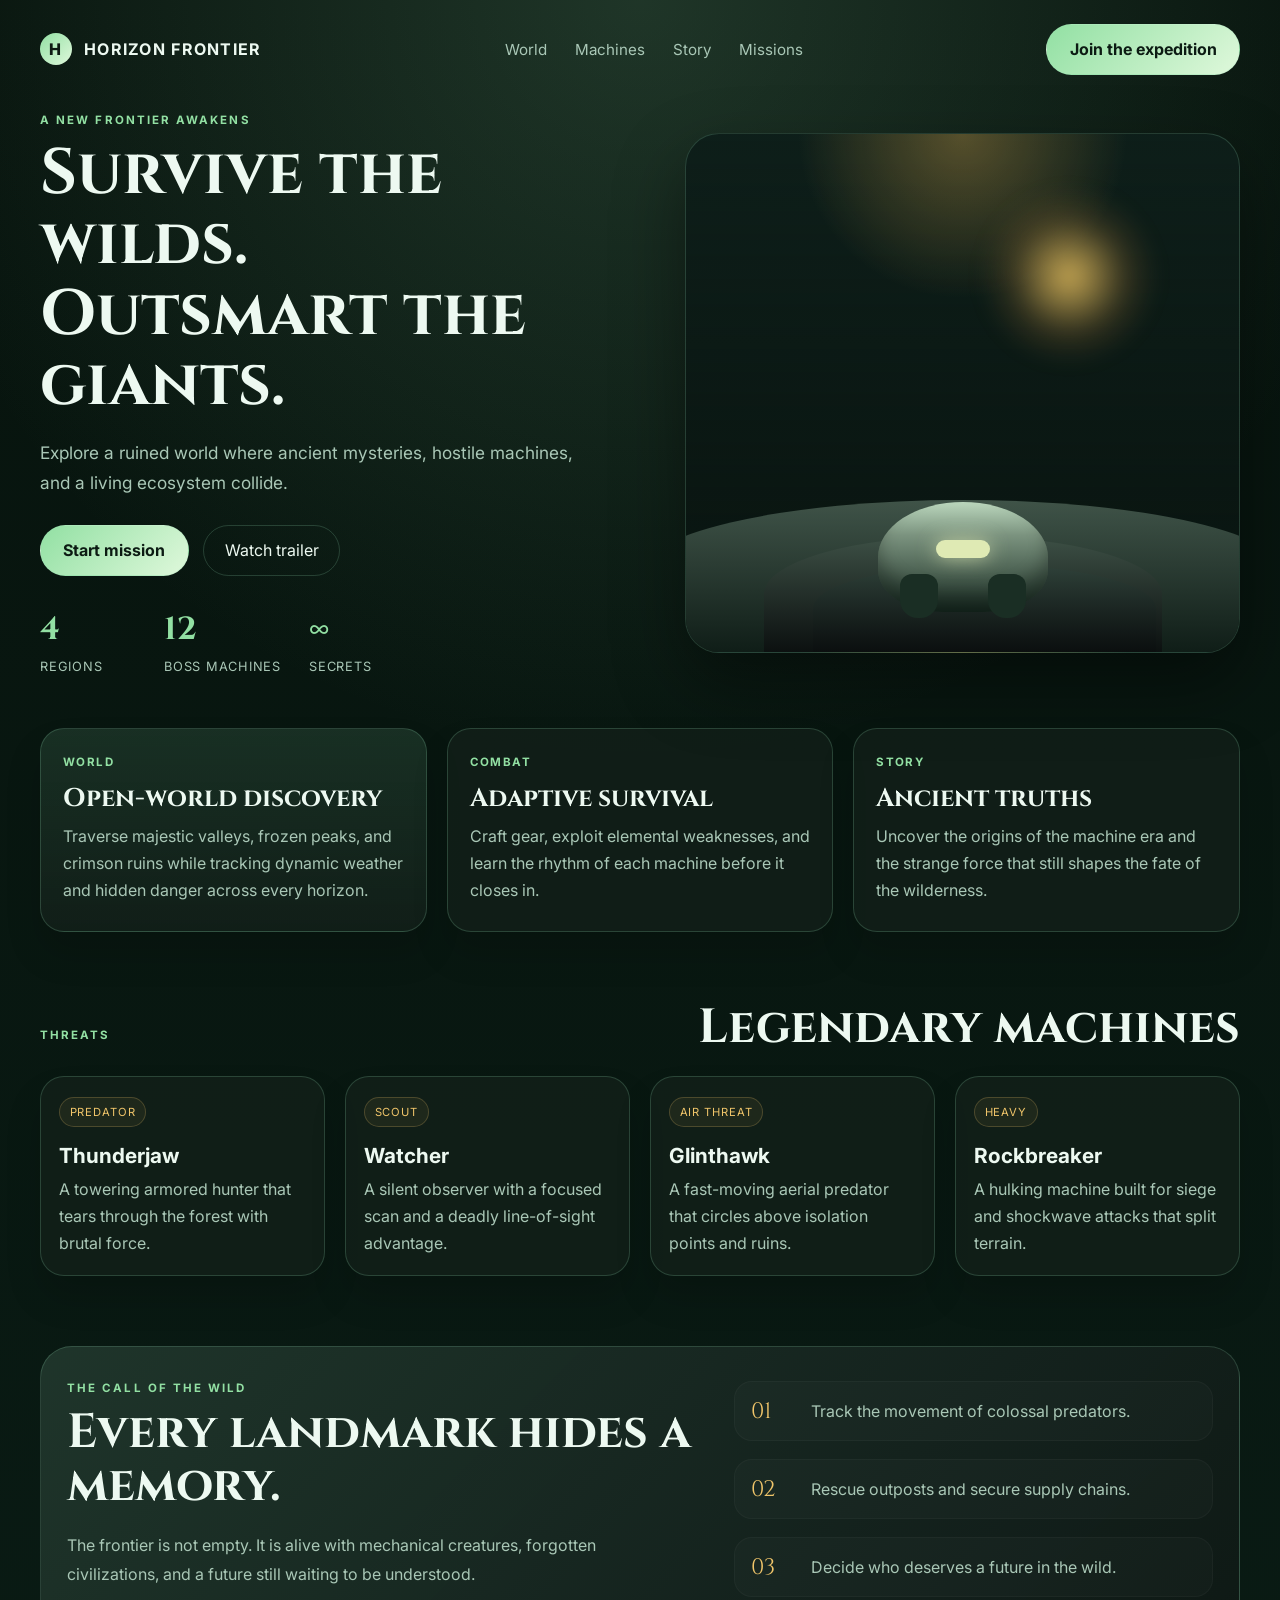
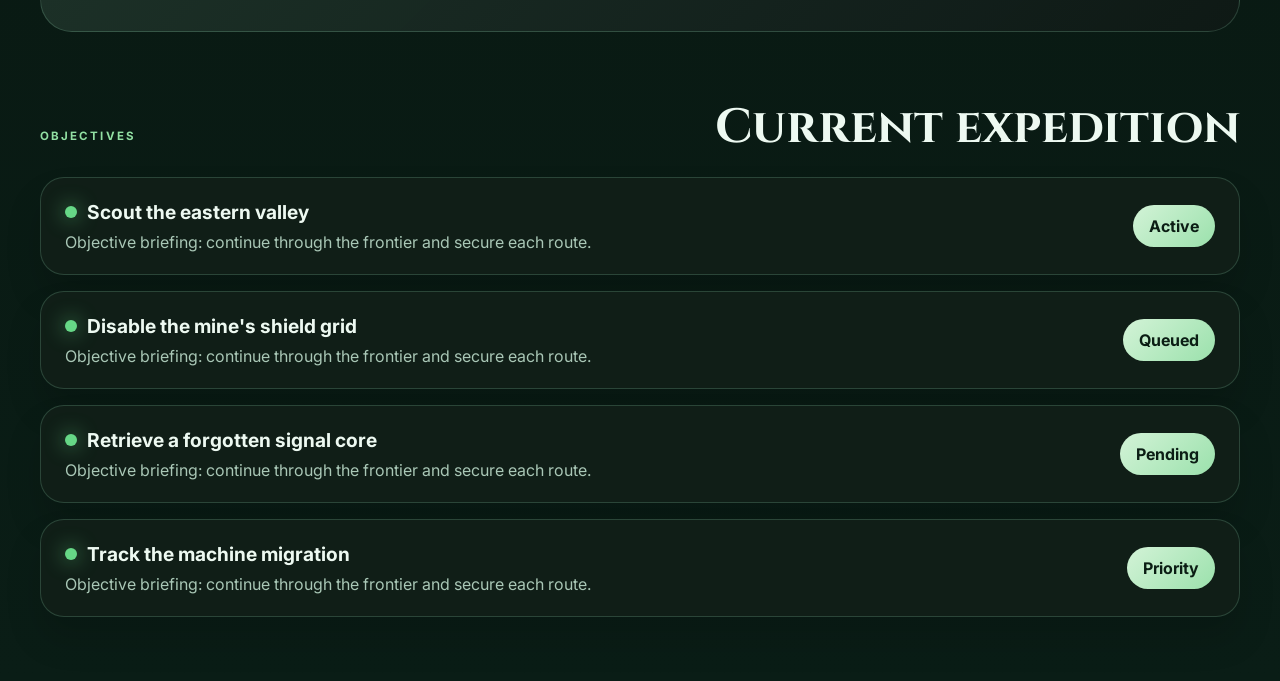
==== index.html @ 8217c80f "Create Horizon-inspired landing page and project files" ====
<!DOCTYPE html>
<html lang="en">
  <head>
    <meta charset="UTF-8" />
    <meta name="viewport" content="width=device-width, initial-scale=1.0" />
    <title>Horizon Frontier</title>
    <link rel="preconnect" href="https://fonts.googleapis.com" />
    <link rel="preconnect" href="https://fonts.gstatic.com" crossorigin />
    <link href="https://fonts.googleapis.com/css2?family=Cinzel:wght@500;700&family=Inter:wght@400;500;600;700&display=swap" rel="stylesheet" />
    <link rel="stylesheet" href="style.css" />
  </head>
  <body>
    <div class="page-shell">
      <header class="topbar">
        <div class="brand">
          <span class="brand-mark">H</span>
          <span>Horizon Frontier</span>
        </div>
        <nav>
          <a href="#world">World</a>
          <a href="#machines">Machines</a>
          <a href="#story">Story</a>
          <a href="#missions">Missions</a>
        </nav>
        <button class="cta">Join the expedition</button>
      </header>

      <main>
        <section class="hero">
          <div class="hero-copy">
            <p class="eyebrow">A new frontier awakens</p>
            <h1>Survive the wilds.<br />Outsmart the giants.</h1>
            <p class="lede">
              Explore a ruined world where ancient mysteries, hostile machines, and
              a living ecosystem collide.
            </p>
            <div class="hero-actions">
              <button class="primary">Start mission</button>
              <button class="ghost">Watch trailer</button>
            </div>
            <ul class="stats">
              <li><strong>4</strong><span>Regions</span></li>
              <li><strong>12</strong><span>Boss machines</span></li>
              <li><strong>∞</strong><span>Secrets</span></li>
            </ul>
          </div>

          <div class="hero-visual" aria-label="Horizon-inspired scene">
            <div class="sun-glow"></div>
            <div class="landscape">
              <div class="ridge ridge-one"></div>
              <div class="ridge ridge-two"></div>
              <div class="ridge ridge-three"></div>
              <div class="machine silhouette">
                <div class="eye"></div>
              </div>
            </div>
          </div>
        </section>

        <section class="section-grid" id="world">
          <article class="info-card accent">
            <p class="label">World</p>
            <h2>Open-world discovery</h2>
            <p>
              Traverse majestic valleys, frozen peaks, and crimson ruins while tracking
              dynamic weather and hidden danger across every horizon.
            </p>
          </article>

          <article class="info-card">
            <p class="label">Combat</p>
            <h2>Adaptive survival</h2>
            <p>
              Craft gear, exploit elemental weaknesses, and learn the rhythm of each
              machine before it closes in.
            </p>
          </article>

          <article class="info-card">
            <p class="label">Story</p>
            <h2>Ancient truths</h2>
            <p>
              Uncover the origins of the machine era and the strange force that still
              shapes the fate of the wilderness.
            </p>
          </article>
        </section>

        <section class="machines-section" id="machines">
          <div class="section-heading">
            <p class="eyebrow">Threats</p>
            <h2>Legendary machines</h2>
          </div>
          <div class="machine-grid" id="machine-grid"></div>
        </section>

        <section class="story-panel" id="story">
          <div class="story-copy">
            <p class="eyebrow">The call of the wild</p>
            <h2>Every landmark hides a memory.</h2>
            <p>
              The frontier is not empty. It is alive with mechanical creatures, forgotten
              civilizations, and a future still waiting to be understood.
            </p>
          </div>
          <div class="story-points">
            <div>
              <span>01</span>
              <p>Track the movement of colossal predators.</p>
            </div>
            <div>
              <span>02</span>
              <p>Rescue outposts and secure supply chains.</p>
            </div>
            <div>
              <span>03</span>
              <p>Decide who deserves a future in the wild.</p>
            </div>
          </div>
        </section>

        <section class="missions" id="missions">
          <div class="section-heading">
            <p class="eyebrow">Objectives</p>
            <h2>Current expedition</h2>
          </div>
          <div class="mission-list" id="mission-list"></div>
        </section>
      </main>
    </div>

    <script src="script.js"></script>
  </body>
</html>
---- style.css ----
* {
  box-sizing: border-box;
}

:root {
  --bg: #07130d;
  --bg-soft: #0d1d17;
  --panel: rgba(18, 31, 25, 0.88);
  --panel-alt: rgba(24, 41, 33, 0.92);
  --line: rgba(152, 222, 184, 0.2);
  --text: #edf9f1;
  --muted: #a9c7b6;
  --green: #92e0a3;
  --green-strong: #66d786;
  --gold: #f0c56a;
  --shadow: rgba(4, 10, 7, 0.55);
}

html {
  scroll-behavior: smooth;
}

body {
  margin: 0;
  min-height: 100vh;
  font-family: "Inter", sans-serif;
  background:
    radial-gradient(circle at top, rgba(103, 156, 120, 0.25), transparent 32%),
    linear-gradient(180deg, #07130d 0%, #0a1d16 100%);
  color: var(--text);
}

button {
  font: inherit;
}

.page-shell {
  width: min(1200px, calc(100% - 32px));
  margin: 0 auto;
  padding-bottom: 64px;
}

.topbar {
  display: flex;
  align-items: center;
  justify-content: space-between;
  padding: 24px 0 18px;
}

.brand {
  display: flex;
  align-items: center;
  gap: 12px;
  font-weight: 700;
  letter-spacing: 0.08em;
  text-transform: uppercase;
}

.brand-mark {
  display: inline-flex;
  align-items: center;
  justify-content: center;
  width: 32px;
  height: 32px;
  border-radius: 50%;
  background: linear-gradient(135deg, var(--green), #dff8db);
  color: #0e1a13;
  font-weight: 800;
}

nav {
  display: flex;
  gap: 28px;
}

nav a {
  color: var(--muted);
  text-decoration: none;
  font-size: 0.95rem;
}

.cta,
.primary,
.ghost {
  border: 1px solid var(--line);
  border-radius: 999px;
  cursor: pointer;
  transition: transform 0.2s ease, border-color 0.2s ease;
}

.cta,
.primary {
  background: linear-gradient(135deg, var(--green), #dff8db);
  color: #0c1b13;
  font-weight: 700;
  padding: 0.9rem 1.4rem;
}

.ghost {
  background: transparent;
  color: var(--text);
  padding: 0.9rem 1.3rem;
}

.cta:hover,
.primary:hover,
.ghost:hover {
  transform: translateY(-1px);
  border-color: rgba(255, 255, 255, 0.3);
}

.hero {
  display: grid;
  grid-template-columns: 1.05fr 0.95fr;
  gap: 32px;
  align-items: center;
  min-height: 560px;
  padding-top: 20px;
}

.eyebrow {
  margin: 0 0 12px;
  color: var(--green);
  text-transform: uppercase;
  letter-spacing: 0.18em;
  font-size: 0.72rem;
  font-weight: 700;
}

.hero h1,
.section-heading h2,
.story-copy h2,
.info-card h2 {
  margin: 0;
  font-family: "Cinzel", serif;
  font-weight: 700;
  line-height: 1.1;
}

.hero h1 {
  font-size: clamp(2.8rem, 5vw, 5rem);
  max-width: 560px;
}

.lede {
  max-width: 540px;
  margin-top: 18px;
  color: var(--muted);
  font-size: 1.08rem;
  line-height: 1.7;
}

.hero-actions {
  display: flex;
  gap: 14px;
  margin-top: 28px;
}

.stats {
  display: flex;
  gap: 28px;
  padding: 0;
  margin: 32px 0 0;
  list-style: none;
}

.stats li {
  display: flex;
  flex-direction: column;
  gap: 8px;
  min-width: 96px;
}

.stats strong {
  font-size: 2rem;
  font-family: "Cinzel", serif;
  color: var(--green);
}

.stats span {
  color: var(--muted);
  font-size: 0.8rem;
  letter-spacing: 0.06em;
  text-transform: uppercase;
}

.hero-visual {
  position: relative;
  height: 520px;
  border-radius: 34px;
  border: 1px solid var(--line);
  background:
    radial-gradient(circle at top, rgba(255, 194, 86, 0.3), transparent 28%),
    linear-gradient(180deg, rgba(16, 27, 23, 0.2) 0%, rgba(8, 18, 14, 0.92) 100%),
    #0d1f1a;
  overflow: hidden;
  box-shadow: 0 30px 70px rgba(0, 0, 0, 0.4);
}

.sun-glow {
  position: absolute;
  top: 52px;
  right: 80px;
  width: 180px;
  height: 180px;
  border-radius: 50%;
  background: radial-gradient(circle, rgba(249, 205, 100, 0.8), rgba(244, 164, 73, 0.15) 45%, transparent 70%);
  filter: blur(10px);
}

.landscape {
  position: absolute;
  inset: auto 0 0 0;
  height: 70%;
}

.ridge {
  position: absolute;
  bottom: 0;
  left: 0;
  width: 100%;
  border-radius: 50% 50% 0 0;
  background: linear-gradient(180deg, rgba(86, 109, 95, 0.7), rgba(16, 30, 24, 0.95));
}

.ridge-one {
  height: 42%;
  transform: scaleX(1.18);
}

.ridge-two {
  height: 32%;
  left: 14%;
  width: 72%;
  background: linear-gradient(180deg, rgba(64, 83, 72, 0.8), rgba(12, 16, 16, 0.96));
}

.ridge-three {
  height: 24%;
  left: 23%;
  width: 62%;
  background: linear-gradient(180deg, rgba(47, 66, 58, 0.8), rgba(11, 15, 15, 0.98));
}

.machine {
  position: absolute;
  left: 50%;
  bottom: 40px;
  width: 170px;
  height: 110px;
  transform: translateX(-50%);
  border-radius: 50% 50% 38% 38%;
  background: linear-gradient(180deg, #bbd7bd 0%, #7b937f 30%, #1a2d24 100%);
  box-shadow: inset 0 -18px 18px rgba(4, 8, 7, 0.35);
}

.machine::before,
.machine::after {
  content: "";
  position: absolute;
  bottom: -6px;
  width: 38px;
  height: 44px;
  background: #1a2e24;
  border-radius: 12px 12px 18px 18px;
}

.machine::before { left: 22px; }
.machine::after { right: 22px; }

.eye {
  position: absolute;
  top: 38px;
  left: 50%;
  width: 54px;
  height: 18px;
  transform: translateX(-50%);
  border-radius: 999px;
  background: #dfeab4;
  box-shadow: 0 0 20px rgba(223, 234, 180, 0.7);
}

.section-grid {
  display: grid;
  grid-template-columns: repeat(3, minmax(0, 1fr));
  gap: 20px;
  margin-top: 54px;
}

.info-card,
.mission-item,
.machine-card {
  background: var(--panel);
  border: 1px solid var(--line);
  border-radius: 24px;
  box-shadow: 0 22px 35px rgba(0, 0, 0, 0.15);
}

.info-card {
  padding: 26px 22px;
}

.info-card.accent {
  background: linear-gradient(180deg, rgba(54, 93, 71, 0.36), rgba(18, 31, 25, 0.9));
}

.label {
  margin: 0 0 16px;
  color: var(--green);
  letter-spacing: 0.12em;
  text-transform: uppercase;
  font-size: 0.72rem;
  font-weight: 700;
}

.info-card h2 {
  font-size: 1.6rem;
  margin-bottom: 10px;
}

.info-card p:last-child {
  margin: 0;
  color: var(--muted);
  line-height: 1.7;
}

.machines-section,
.missions {
  margin-top: 70px;
}

.section-heading {
  display: flex;
  justify-content: space-between;
  align-items: end;
  margin-bottom: 22px;
}

.section-heading h2,
.story-copy h2 {
  font-size: clamp(2rem, 4vw, 3rem);
}

.machine-grid {
  display: grid;
  grid-template-columns: repeat(4, minmax(0, 1fr));
  gap: 20px;
}

.machine-card {
  padding: 20px 18px 18px;
}

.machine-card .badge {
  display: inline-block;
  font-size: 0.7rem;
  letter-spacing: 0.08em;
  text-transform: uppercase;
  color: var(--gold);
  border: 1px solid rgba(240, 197, 106, 0.22);
  background: rgba(240, 197, 106, 0.06);
  border-radius: 999px;
  padding: 0.42rem 0.6rem;
}

.machine-card h3 {
  margin: 16px 0 8px;
  font-size: 1.3rem;
}

.machine-card p {
  margin: 0;
  color: var(--muted);
  line-height: 1.7;
}

.story-panel {
  display: grid;
  grid-template-columns: 1.15fr 0.85fr;
  gap: 20px;
  margin-top: 70px;
  padding: 34px 26px;
  background: linear-gradient(135deg, rgba(34, 56, 46, 0.9), rgba(15, 25, 22, 0.96));
  border: 1px solid var(--line);
  border-radius: 32px;
}

.story-copy p:last-of-type {
  margin: 18px 0 0;
  color: var(--muted);
  line-height: 1.8;
  max-width: 560px;
}

.story-points {
  display: grid;
  gap: 18px;
  align-content: center;
}

.story-points > div {
  display: grid;
  grid-template-columns: 48px 1fr;
  gap: 12px;
  align-items: center;
  padding: 14px 16px;
  border-radius: 18px;
  background: rgba(255, 255, 255, 0.02);
  border: 1px solid rgba(255, 255, 255, 0.03);
}

.story-points span {
  font-family: "Cinzel", serif;
  color: var(--gold);
  font-size: 1.4rem;
}

.story-points p {
  margin: 0;
  color: var(--muted);
  line-height: 1.6;
}

.mission-list {
  display: grid;
  gap: 16px;
}

.mission-item {
  display: flex;
  justify-content: space-between;
  gap: 18px;
  align-items: center;
  padding: 22px 24px;
}

.mission-copy {
  display: flex;
  flex-direction: column;
  gap: 8px;
}

.mission-title {
  display: flex;
  align-items: center;
  gap: 10px;
  font-size: 1.2rem;
  font-weight: 700;
}

.mission-title .dot {
  width: 12px;
  height: 12px;
  border-radius: 50%;
  background: var(--green-strong);
  box-shadow: 0 0 20px rgba(102, 215, 134, 0.8);
}

.mission-item p {
  margin: 0;
  color: var(--muted);
}

.mission-status {
  white-space: nowrap;
  padding: 0.7rem 1rem;
  border-radius: 999px;
  color: #0b1d14;
  background: linear-gradient(135deg, #d3f3d7, #9be1ac);
  font-weight: 700;
}

@media (max-width: 900px) {
  .topbar,
  .hero,
  .story-panel,
  .section-grid {
    grid-template-columns: 1fr;
  }

  .topbar {
    display: flex;
    flex-wrap: wrap;
    gap: 16px;
  }

  nav {
    order: 3;
    width: 100%;
    justify-content: space-between;
    gap: 12px;
  }

  .hero {
    display: flex;
    flex-direction: column;
    min-height: auto;
  }

  .hero-visual {
    width: 100%;
    max-width: 640px;
  }

  .machine-grid {
    grid-template-columns: repeat(2, minmax(0, 1fr));
  }
}

@media (max-width: 560px) {
  .page-shell {
    width: min(100% - 20px, 1200px);
  }

  .topbar {
    padding-top: 18px;
  }

  nav {
    flex-wrap: wrap;
  }

  .hero-actions,
  .stats {
    flex-wrap: wrap;
  }

  .machine-grid,
  .section-grid {
    grid-template-columns: 1fr;
  }

  .mission-item {
    flex-direction: column;
    align-items: flex-start;
  }
}
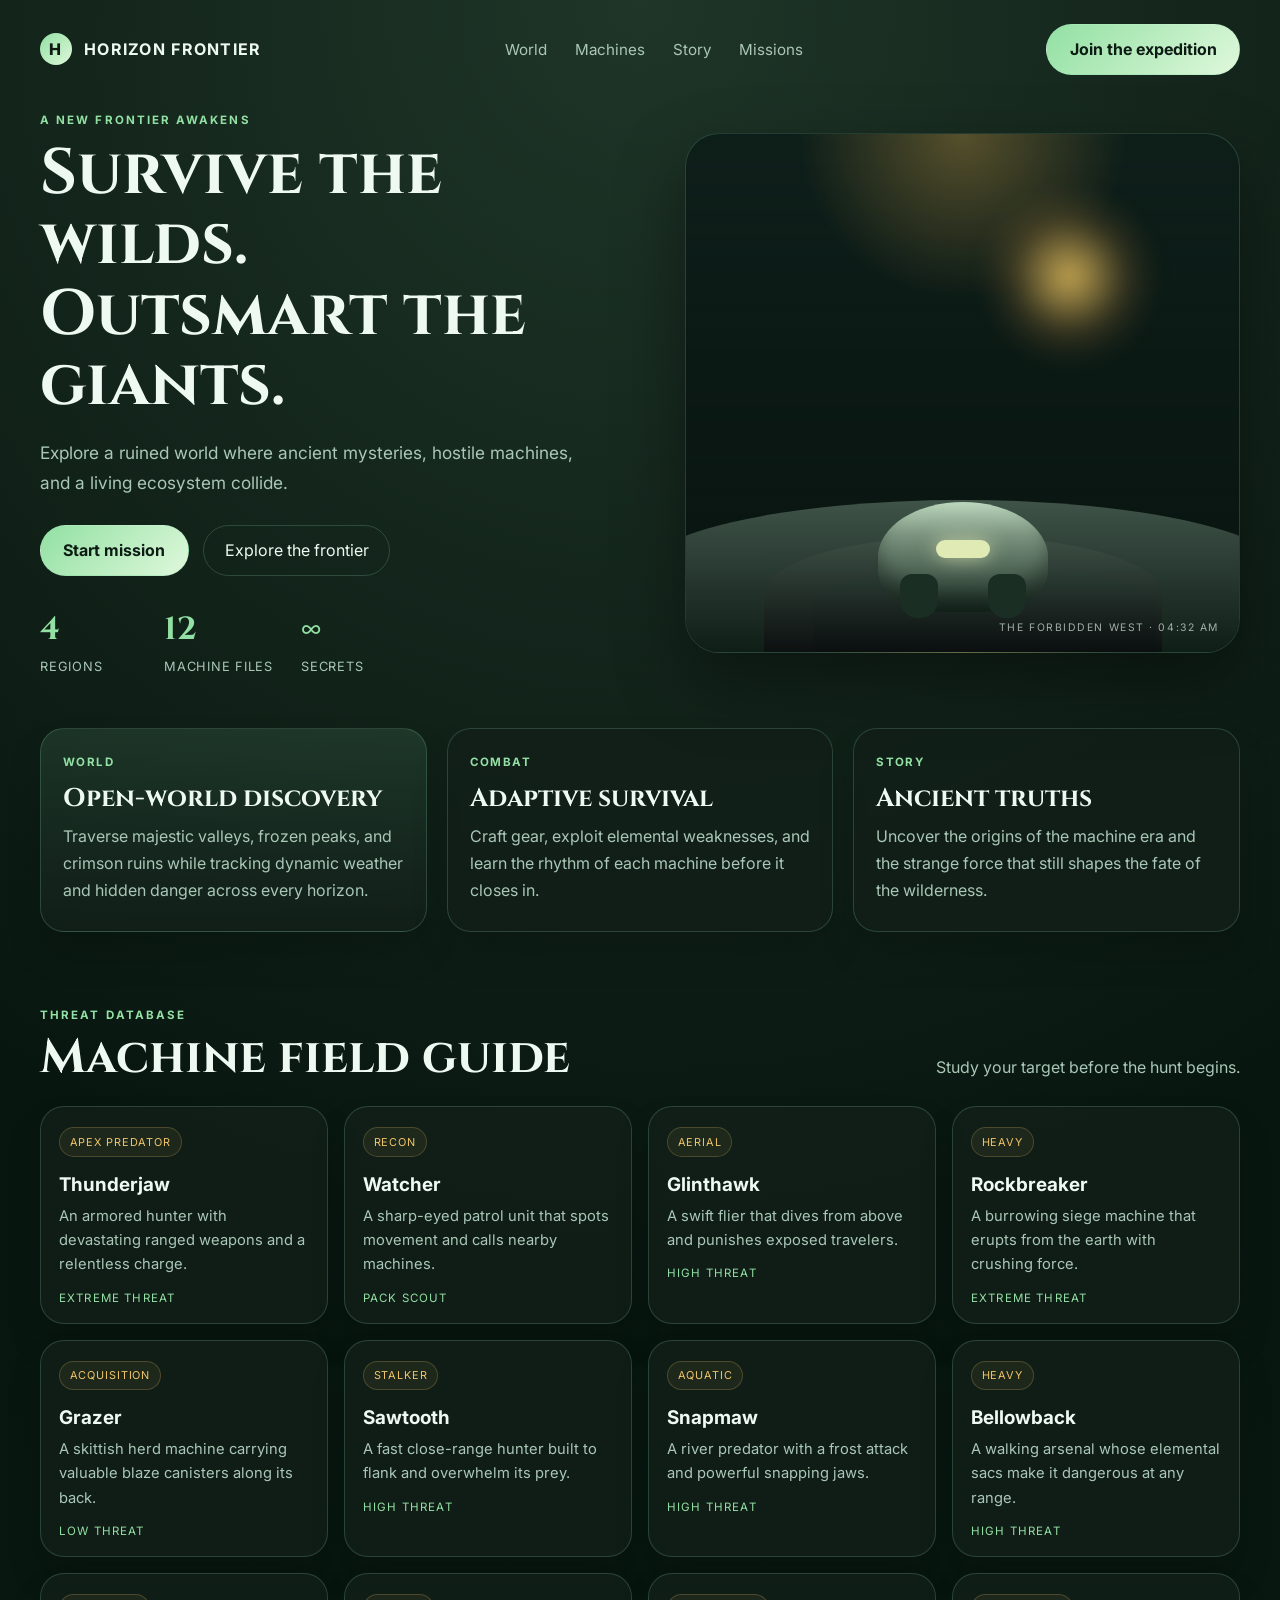
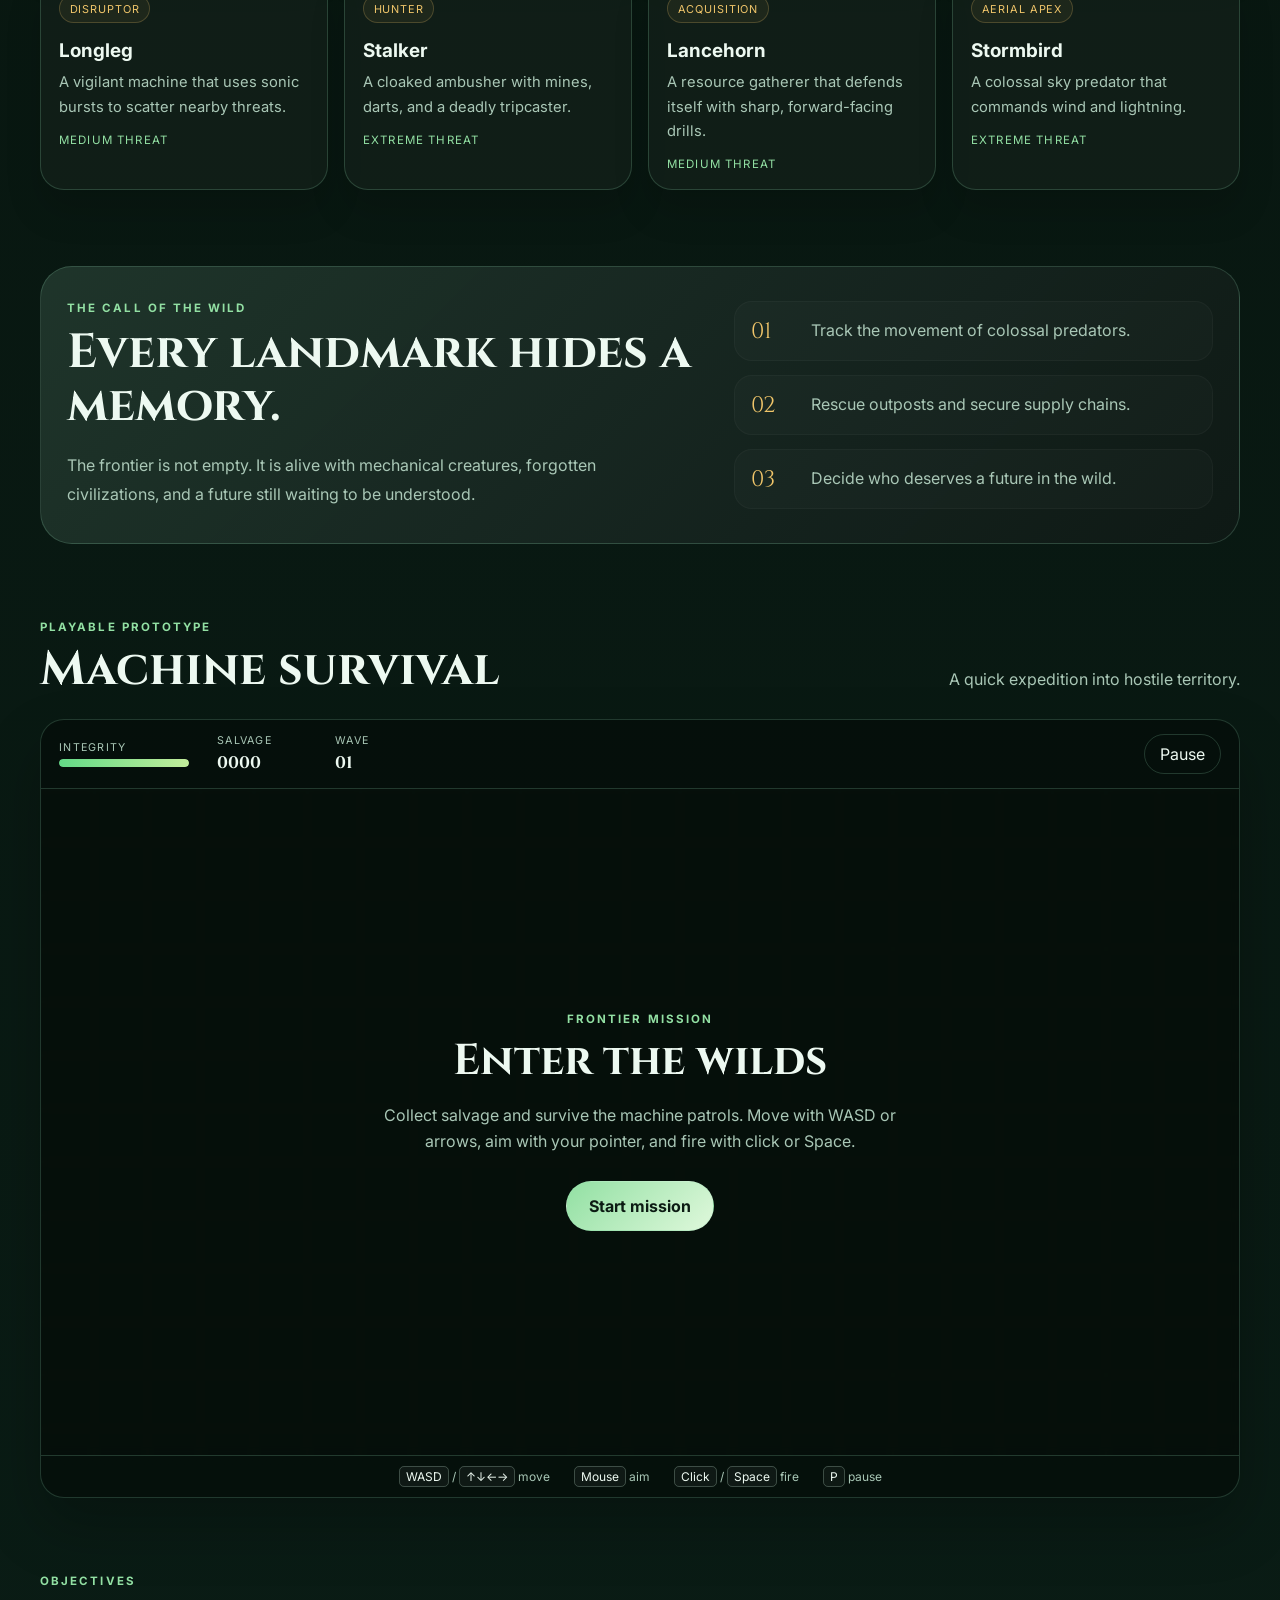
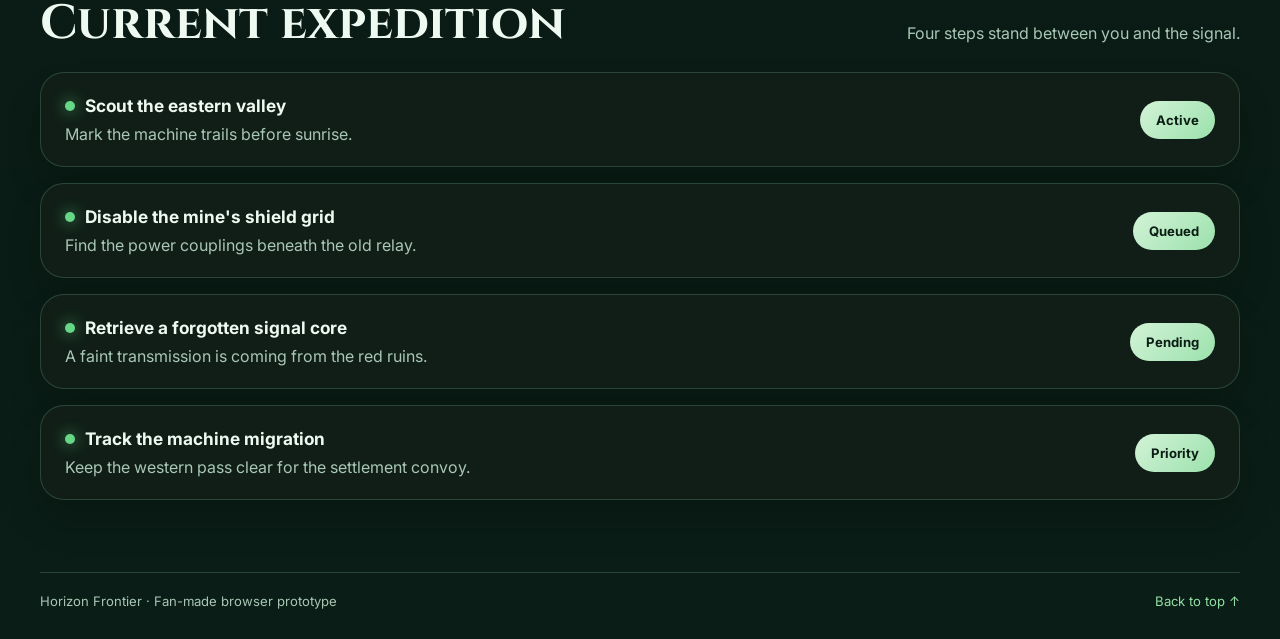
==== commit 85416dde: "Expand Horizon Frontier with field guide, missions, and playable survival prototype" ====
--- a/index.html
+++ b/index.html
@@ -3,7 +3,9 @@
   <head>
     <meta charset="UTF-8" />
     <meta name="viewport" content="width=device-width, initial-scale=1.0" />
-    <title>Horizon Frontier</title>
+    <meta name="theme-color" content="#07130d" />
+    <meta name="description" content="Explore the frontier, study machine threats, and take on a playable survival mission." />
+    <title>Horizon Frontier — Machine Survival</title>
     <link rel="preconnect" href="https://fonts.googleapis.com" />
     <link rel="preconnect" href="https://fonts.gstatic.com" crossorigin />
     <link href="https://fonts.googleapis.com/css2?family=Cinzel:wght@500;700&family=Inter:wght@400;500;600;700&display=swap" rel="stylesheet" />
@@ -12,124 +14,94 @@
   <body>
     <div class="page-shell">
       <header class="topbar">
-        <div class="brand">
+        <a class="brand" href="#top" aria-label="Horizon Frontier home">
           <span class="brand-mark">H</span>
           <span>Horizon Frontier</span>
-        </div>
-        <nav>
+        </a>
+        <nav aria-label="Main navigation">
           <a href="#world">World</a>
           <a href="#machines">Machines</a>
           <a href="#story">Story</a>
           <a href="#missions">Missions</a>
         </nav>
-        <button class="cta">Join the expedition</button>
+        <a class="cta" href="#play">Join the expedition</a>
       </header>
 
-      <main>
+      <main id="top">
         <section class="hero">
           <div class="hero-copy">
             <p class="eyebrow">A new frontier awakens</p>
             <h1>Survive the wilds.<br />Outsmart the giants.</h1>
-            <p class="lede">
-              Explore a ruined world where ancient mysteries, hostile machines, and
-              a living ecosystem collide.
-            </p>
+            <p class="lede">Explore a ruined world where ancient mysteries, hostile machines, and a living ecosystem collide.</p>
             <div class="hero-actions">
-              <button class="primary">Start mission</button>
-              <button class="ghost">Watch trailer</button>
+              <a class="primary" href="#play">Start mission</a>
+              <button class="ghost" id="trailer-button" type="button">Explore the frontier</button>
             </div>
-            <ul class="stats">
+            <ul class="stats" aria-label="Expedition statistics">
               <li><strong>4</strong><span>Regions</span></li>
-              <li><strong>12</strong><span>Boss machines</span></li>
+              <li><strong>12</strong><span>Machine files</span></li>
               <li><strong>∞</strong><span>Secrets</span></li>
             </ul>
           </div>
-
-          <div class="hero-visual" aria-label="Horizon-inspired scene">
+          <div class="hero-visual" role="img" aria-label="A machine silhouette against a sunset over a wild valley">
             <div class="sun-glow"></div>
             <div class="landscape">
-              <div class="ridge ridge-one"></div>
-              <div class="ridge ridge-two"></div>
-              <div class="ridge ridge-three"></div>
-              <div class="machine silhouette">
-                <div class="eye"></div>
-              </div>
+              <div class="ridge ridge-one"></div><div class="ridge ridge-two"></div><div class="ridge ridge-three"></div>
+              <div class="machine silhouette"><div class="eye"></div></div>
             </div>
+            <span class="visual-caption">THE FORBIDDEN WEST · 04:32 AM</span>
           </div>
         </section>
 
-        <section class="section-grid" id="world">
-          <article class="info-card accent">
-            <p class="label">World</p>
-            <h2>Open-world discovery</h2>
-            <p>
-              Traverse majestic valleys, frozen peaks, and crimson ruins while tracking
-              dynamic weather and hidden danger across every horizon.
-            </p>
-          </article>
-
-          <article class="info-card">
-            <p class="label">Combat</p>
-            <h2>Adaptive survival</h2>
-            <p>
-              Craft gear, exploit elemental weaknesses, and learn the rhythm of each
-              machine before it closes in.
-            </p>
-          </article>
-
-          <article class="info-card">
-            <p class="label">Story</p>
-            <h2>Ancient truths</h2>
-            <p>
-              Uncover the origins of the machine era and the strange force that still
-              shapes the fate of the wilderness.
-            </p>
-          </article>
+        <section class="section-grid" id="world" aria-label="Explore the frontier">
+          <article class="info-card accent"><p class="label">World</p><h2>Open-world discovery</h2><p>Traverse majestic valleys, frozen peaks, and crimson ruins while tracking dynamic weather and hidden danger across every horizon.</p></article>
+          <article class="info-card"><p class="label">Combat</p><h2>Adaptive survival</h2><p>Craft gear, exploit elemental weaknesses, and learn the rhythm of each machine before it closes in.</p></article>
+          <article class="info-card"><p class="label">Story</p><h2>Ancient truths</h2><p>Uncover the origins of the machine era and the strange force that still shapes the fate of the wilderness.</p></article>
         </section>
 
         <section class="machines-section" id="machines">
-          <div class="section-heading">
-            <p class="eyebrow">Threats</p>
-            <h2>Legendary machines</h2>
-          </div>
-          <div class="machine-grid" id="machine-grid"></div>
+          <div class="section-heading"><div><p class="eyebrow">Threat database</p><h2>Machine field guide</h2></div><p class="section-note">Study your target before the hunt begins.</p></div>
+          <div class="machine-grid" id="machine-grid" aria-live="polite"></div>
         </section>
 
         <section class="story-panel" id="story">
-          <div class="story-copy">
-            <p class="eyebrow">The call of the wild</p>
-            <h2>Every landmark hides a memory.</h2>
-            <p>
-              The frontier is not empty. It is alive with mechanical creatures, forgotten
-              civilizations, and a future still waiting to be understood.
-            </p>
+          <div class="story-copy"><p class="eyebrow">The call of the wild</p><h2>Every landmark hides a memory.</h2><p>The frontier is not empty. It is alive with mechanical creatures, forgotten civilizations, and a future still waiting to be understood.</p></div>
+          <div class="story-points">
+            <div><span>01</span><p>Track the movement of colossal predators.</p></div>
+            <div><span>02</span><p>Rescue outposts and secure supply chains.</p></div>
+            <div><span>03</span><p>Decide who deserves a future in the wild.</p></div>
           </div>
-          <div class="story-points">
-            <div>
-              <span>01</span>
-              <p>Track the movement of colossal predators.</p>
+        </section>
+
+        <section class="play-section" id="play">
+          <div class="section-heading"><div><p class="eyebrow">Playable prototype</p><h2>Machine survival</h2></div><p class="section-note">A quick expedition into hostile territory.</p></div>
+          <div class="game-shell">
+            <div class="game-toolbar" aria-label="Mission status">
+              <div><span class="hud-label">Integrity</span><div class="health-track" role="progressbar" aria-label="Player integrity" aria-valuemin="0" aria-valuemax="100" aria-valuenow="100"><span id="health-fill"></span></div></div>
+              <div><span class="hud-label">Salvage</span><strong id="score-value">0000</strong></div>
+              <div><span class="hud-label">Wave</span><strong id="wave-value">01</strong></div>
+              <button class="pause-button" id="pause-button" type="button" aria-pressed="false">Pause</button>
             </div>
-            <div>
-              <span>02</span>
-              <p>Rescue outposts and secure supply chains.</p>
+            <div class="arena-wrap">
+              <canvas id="game-canvas" width="900" height="500" aria-label="Machine survival game arena. Use WASD or arrow keys to move, aim with the pointer, and click or press Space to fire."></canvas>
+              <div class="game-overlay" id="game-overlay">
+                <p class="eyebrow" id="overlay-eyebrow">Frontier mission</p>
+                <h3 id="overlay-title">Enter the wilds</h3>
+                <p id="overlay-copy">Collect salvage and survive the machine patrols. Move with WASD or arrows, aim with your pointer, and fire with click or Space.</p>
+                <button class="primary" id="game-start" type="button">Start mission</button>
+              </div>
             </div>
-            <div>
-              <span>03</span>
-              <p>Decide who deserves a future in the wild.</p>
-            </div>
+            <div class="game-footer"><span><kbd>WASD</kbd> / <kbd>↑↓←→</kbd> move</span><span><kbd>Mouse</kbd> aim</span><span><kbd>Click</kbd> / <kbd>Space</kbd> fire</span><span><kbd>P</kbd> pause</span></div>
           </div>
         </section>
 
         <section class="missions" id="missions">
-          <div class="section-heading">
-            <p class="eyebrow">Objectives</p>
-            <h2>Current expedition</h2>
-          </div>
+          <div class="section-heading"><div><p class="eyebrow">Objectives</p><h2>Current expedition</h2></div><p class="section-note">Four steps stand between you and the signal.</p></div>
           <div class="mission-list" id="mission-list"></div>
         </section>
       </main>
+      <footer class="site-footer"><span>Horizon Frontier · Fan-made browser prototype</span><a href="#top">Back to top ↑</a></footer>
     </div>
-
     <script src="script.js"></script>
   </body>
 </html>
--- a/style.css
+++ b/style.css
@@ -1,537 +1,54 @@
-* {
-  box-sizing: border-box;
-}
-
-:root {
-  --bg: #07130d;
-  --bg-soft: #0d1d17;
-  --panel: rgba(18, 31, 25, 0.88);
-  --panel-alt: rgba(24, 41, 33, 0.92);
-  --line: rgba(152, 222, 184, 0.2);
-  --text: #edf9f1;
-  --muted: #a9c7b6;
-  --green: #92e0a3;
-  --green-strong: #66d786;
-  --gold: #f0c56a;
-  --shadow: rgba(4, 10, 7, 0.55);
-}
-
-html {
-  scroll-behavior: smooth;
-}
-
-body {
-  margin: 0;
-  min-height: 100vh;
-  font-family: "Inter", sans-serif;
-  background:
-    radial-gradient(circle at top, rgba(103, 156, 120, 0.25), transparent 32%),
-    linear-gradient(180deg, #07130d 0%, #0a1d16 100%);
-  color: var(--text);
-}
-
-button {
-  font: inherit;
-}
-
-.page-shell {
-  width: min(1200px, calc(100% - 32px));
-  margin: 0 auto;
-  padding-bottom: 64px;
-}
-
-.topbar {
-  display: flex;
-  align-items: center;
-  justify-content: space-between;
-  padding: 24px 0 18px;
-}
-
-.brand {
-  display: flex;
-  align-items: center;
-  gap: 12px;
-  font-weight: 700;
-  letter-spacing: 0.08em;
-  text-transform: uppercase;
-}
-
-.brand-mark {
-  display: inline-flex;
-  align-items: center;
-  justify-content: center;
-  width: 32px;
-  height: 32px;
-  border-radius: 50%;
-  background: linear-gradient(135deg, var(--green), #dff8db);
-  color: #0e1a13;
-  font-weight: 800;
-}
-
-nav {
-  display: flex;
-  gap: 28px;
-}
-
-nav a {
-  color: var(--muted);
-  text-decoration: none;
-  font-size: 0.95rem;
-}
-
-.cta,
-.primary,
-.ghost {
-  border: 1px solid var(--line);
-  border-radius: 999px;
-  cursor: pointer;
-  transition: transform 0.2s ease, border-color 0.2s ease;
-}
-
-.cta,
-.primary {
-  background: linear-gradient(135deg, var(--green), #dff8db);
-  color: #0c1b13;
-  font-weight: 700;
-  padding: 0.9rem 1.4rem;
-}
-
-.ghost {
-  background: transparent;
-  color: var(--text);
-  padding: 0.9rem 1.3rem;
-}
-
-.cta:hover,
-.primary:hover,
-.ghost:hover {
-  transform: translateY(-1px);
-  border-color: rgba(255, 255, 255, 0.3);
-}
-
-.hero {
-  display: grid;
-  grid-template-columns: 1.05fr 0.95fr;
-  gap: 32px;
-  align-items: center;
-  min-height: 560px;
-  padding-top: 20px;
-}
-
-.eyebrow {
-  margin: 0 0 12px;
-  color: var(--green);
-  text-transform: uppercase;
-  letter-spacing: 0.18em;
-  font-size: 0.72rem;
-  font-weight: 700;
-}
-
-.hero h1,
-.section-heading h2,
-.story-copy h2,
-.info-card h2 {
-  margin: 0;
-  font-family: "Cinzel", serif;
-  font-weight: 700;
-  line-height: 1.1;
-}
-
-.hero h1 {
-  font-size: clamp(2.8rem, 5vw, 5rem);
-  max-width: 560px;
-}
-
-.lede {
-  max-width: 540px;
-  margin-top: 18px;
-  color: var(--muted);
-  font-size: 1.08rem;
-  line-height: 1.7;
-}
-
-.hero-actions {
-  display: flex;
-  gap: 14px;
-  margin-top: 28px;
-}
-
-.stats {
-  display: flex;
-  gap: 28px;
-  padding: 0;
-  margin: 32px 0 0;
-  list-style: none;
-}
-
-.stats li {
-  display: flex;
-  flex-direction: column;
-  gap: 8px;
-  min-width: 96px;
-}
-
-.stats strong {
-  font-size: 2rem;
-  font-family: "Cinzel", serif;
-  color: var(--green);
-}
-
-.stats span {
-  color: var(--muted);
-  font-size: 0.8rem;
-  letter-spacing: 0.06em;
-  text-transform: uppercase;
-}
-
-.hero-visual {
-  position: relative;
-  height: 520px;
-  border-radius: 34px;
-  border: 1px solid var(--line);
-  background:
-    radial-gradient(circle at top, rgba(255, 194, 86, 0.3), transparent 28%),
-    linear-gradient(180deg, rgba(16, 27, 23, 0.2) 0%, rgba(8, 18, 14, 0.92) 100%),
-    #0d1f1a;
-  overflow: hidden;
-  box-shadow: 0 30px 70px rgba(0, 0, 0, 0.4);
-}
-
-.sun-glow {
-  position: absolute;
-  top: 52px;
-  right: 80px;
-  width: 180px;
-  height: 180px;
-  border-radius: 50%;
-  background: radial-gradient(circle, rgba(249, 205, 100, 0.8), rgba(244, 164, 73, 0.15) 45%, transparent 70%);
-  filter: blur(10px);
-}
-
-.landscape {
-  position: absolute;
-  inset: auto 0 0 0;
-  height: 70%;
-}
-
-.ridge {
-  position: absolute;
-  bottom: 0;
-  left: 0;
-  width: 100%;
-  border-radius: 50% 50% 0 0;
-  background: linear-gradient(180deg, rgba(86, 109, 95, 0.7), rgba(16, 30, 24, 0.95));
-}
-
-.ridge-one {
-  height: 42%;
-  transform: scaleX(1.18);
-}
-
-.ridge-two {
-  height: 32%;
-  left: 14%;
-  width: 72%;
-  background: linear-gradient(180deg, rgba(64, 83, 72, 0.8), rgba(12, 16, 16, 0.96));
-}
-
-.ridge-three {
-  height: 24%;
-  left: 23%;
-  width: 62%;
-  background: linear-gradient(180deg, rgba(47, 66, 58, 0.8), rgba(11, 15, 15, 0.98));
-}
-
-.machine {
-  position: absolute;
-  left: 50%;
-  bottom: 40px;
-  width: 170px;
-  height: 110px;
-  transform: translateX(-50%);
-  border-radius: 50% 50% 38% 38%;
-  background: linear-gradient(180deg, #bbd7bd 0%, #7b937f 30%, #1a2d24 100%);
-  box-shadow: inset 0 -18px 18px rgba(4, 8, 7, 0.35);
-}
-
-.machine::before,
-.machine::after {
-  content: "";
-  position: absolute;
-  bottom: -6px;
-  width: 38px;
-  height: 44px;
-  background: #1a2e24;
-  border-radius: 12px 12px 18px 18px;
-}
-
-.machine::before { left: 22px; }
-.machine::after { right: 22px; }
-
-.eye {
-  position: absolute;
-  top: 38px;
-  left: 50%;
-  width: 54px;
-  height: 18px;
-  transform: translateX(-50%);
-  border-radius: 999px;
-  background: #dfeab4;
-  box-shadow: 0 0 20px rgba(223, 234, 180, 0.7);
-}
-
-.section-grid {
-  display: grid;
-  grid-template-columns: repeat(3, minmax(0, 1fr));
-  gap: 20px;
-  margin-top: 54px;
-}
-
-.info-card,
-.mission-item,
-.machine-card {
-  background: var(--panel);
-  border: 1px solid var(--line);
-  border-radius: 24px;
-  box-shadow: 0 22px 35px rgba(0, 0, 0, 0.15);
-}
-
-.info-card {
-  padding: 26px 22px;
-}
-
-.info-card.accent {
-  background: linear-gradient(180deg, rgba(54, 93, 71, 0.36), rgba(18, 31, 25, 0.9));
-}
-
-.label {
-  margin: 0 0 16px;
-  color: var(--green);
-  letter-spacing: 0.12em;
-  text-transform: uppercase;
-  font-size: 0.72rem;
-  font-weight: 700;
-}
-
-.info-card h2 {
-  font-size: 1.6rem;
-  margin-bottom: 10px;
-}
-
-.info-card p:last-child {
-  margin: 0;
-  color: var(--muted);
-  line-height: 1.7;
-}
-
-.machines-section,
-.missions {
-  margin-top: 70px;
-}
-
-.section-heading {
-  display: flex;
-  justify-content: space-between;
-  align-items: end;
-  margin-bottom: 22px;
-}
-
-.section-heading h2,
-.story-copy h2 {
-  font-size: clamp(2rem, 4vw, 3rem);
-}
-
-.machine-grid {
-  display: grid;
-  grid-template-columns: repeat(4, minmax(0, 1fr));
-  gap: 20px;
-}
-
-.machine-card {
-  padding: 20px 18px 18px;
-}
-
-.machine-card .badge {
-  display: inline-block;
-  font-size: 0.7rem;
-  letter-spacing: 0.08em;
-  text-transform: uppercase;
-  color: var(--gold);
-  border: 1px solid rgba(240, 197, 106, 0.22);
-  background: rgba(240, 197, 106, 0.06);
-  border-radius: 999px;
-  padding: 0.42rem 0.6rem;
-}
-
-.machine-card h3 {
-  margin: 16px 0 8px;
-  font-size: 1.3rem;
-}
-
-.machine-card p {
-  margin: 0;
-  color: var(--muted);
-  line-height: 1.7;
-}
-
-.story-panel {
-  display: grid;
-  grid-template-columns: 1.15fr 0.85fr;
-  gap: 20px;
-  margin-top: 70px;
-  padding: 34px 26px;
-  background: linear-gradient(135deg, rgba(34, 56, 46, 0.9), rgba(15, 25, 22, 0.96));
-  border: 1px solid var(--line);
-  border-radius: 32px;
-}
-
-.story-copy p:last-of-type {
-  margin: 18px 0 0;
-  color: var(--muted);
-  line-height: 1.8;
-  max-width: 560px;
-}
-
-.story-points {
-  display: grid;
-  gap: 18px;
-  align-content: center;
-}
-
-.story-points > div {
-  display: grid;
-  grid-template-columns: 48px 1fr;
-  gap: 12px;
-  align-items: center;
-  padding: 14px 16px;
-  border-radius: 18px;
-  background: rgba(255, 255, 255, 0.02);
-  border: 1px solid rgba(255, 255, 255, 0.03);
-}
-
-.story-points span {
-  font-family: "Cinzel", serif;
-  color: var(--gold);
-  font-size: 1.4rem;
-}
-
-.story-points p {
-  margin: 0;
-  color: var(--muted);
-  line-height: 1.6;
-}
-
-.mission-list {
-  display: grid;
-  gap: 16px;
-}
-
-.mission-item {
-  display: flex;
-  justify-content: space-between;
-  gap: 18px;
-  align-items: center;
-  padding: 22px 24px;
-}
-
-.mission-copy {
-  display: flex;
-  flex-direction: column;
-  gap: 8px;
-}
-
-.mission-title {
-  display: flex;
-  align-items: center;
-  gap: 10px;
-  font-size: 1.2rem;
-  font-weight: 700;
-}
-
-.mission-title .dot {
-  width: 12px;
-  height: 12px;
-  border-radius: 50%;
-  background: var(--green-strong);
-  box-shadow: 0 0 20px rgba(102, 215, 134, 0.8);
-}
-
-.mission-item p {
-  margin: 0;
-  color: var(--muted);
-}
-
-.mission-status {
-  white-space: nowrap;
-  padding: 0.7rem 1rem;
-  border-radius: 999px;
-  color: #0b1d14;
-  background: linear-gradient(135deg, #d3f3d7, #9be1ac);
-  font-weight: 700;
-}
-
-@media (max-width: 900px) {
-  .topbar,
-  .hero,
-  .story-panel,
-  .section-grid {
-    grid-template-columns: 1fr;
-  }
-
-  .topbar {
-    display: flex;
-    flex-wrap: wrap;
-    gap: 16px;
-  }
-
-  nav {
-    order: 3;
-    width: 100%;
-    justify-content: space-between;
-    gap: 12px;
-  }
-
-  .hero {
-    display: flex;
-    flex-direction: column;
-    min-height: auto;
-  }
-
-  .hero-visual {
-    width: 100%;
-    max-width: 640px;
-  }
-
-  .machine-grid {
-    grid-template-columns: repeat(2, minmax(0, 1fr));
-  }
-}
-
-@media (max-width: 560px) {
-  .page-shell {
-    width: min(100% - 20px, 1200px);
-  }
-
-  .topbar {
-    padding-top: 18px;
-  }
-
-  nav {
-    flex-wrap: wrap;
-  }
-
-  .hero-actions,
-  .stats {
-    flex-wrap: wrap;
-  }
-
-  .machine-grid,
-  .section-grid {
-    grid-template-columns: 1fr;
-  }
-
-  .mission-item {
-    flex-direction: column;
-    align-items: flex-start;
-  }
-}
+* { box-sizing: border-box; }
+:root { --bg:#07130d; --panel:rgba(18,31,25,.88); --line:rgba(152,222,184,.2); --text:#edf9f1; --muted:#a9c7b6; --green:#92e0a3; --green-strong:#66d786; --gold:#f0c56a; }
+html { scroll-behavior:smooth; scroll-padding-top:24px; }
+body { margin:0; min-height:100vh; font-family:"Inter",sans-serif; background:radial-gradient(circle at top,rgba(103,156,120,.25),transparent 32%),linear-gradient(180deg,#07130d 0%,#0a1d16 100%); color:var(--text); }
+button,a { font:inherit; }
+a { color:inherit; }
+button { color:inherit; }
+.page-shell { width:min(1200px,calc(100% - 32px)); margin:0 auto; padding-bottom:30px; }
+.topbar { display:flex; align-items:center; justify-content:space-between; gap:20px; padding:24px 0 18px; }
+.brand { display:flex; align-items:center; gap:12px; font-weight:700; letter-spacing:.08em; text-transform:uppercase; text-decoration:none; }
+.brand-mark { display:inline-flex; align-items:center; justify-content:center; width:32px; height:32px; border-radius:50%; background:linear-gradient(135deg,var(--green),#dff8db); color:#0e1a13; font-weight:800; }
+nav { display:flex; gap:28px; }
+nav a { color:var(--muted); text-decoration:none; font-size:.95rem; transition:color .2s; }
+nav a:hover,nav a:focus-visible { color:var(--green); }
+.cta,.primary,.ghost,.pause-button { display:inline-flex; align-items:center; justify-content:center; border:1px solid var(--line); border-radius:999px; cursor:pointer; text-decoration:none; transition:transform .2s ease,border-color .2s ease,background .2s ease; }
+.cta,.primary { background:linear-gradient(135deg,var(--green),#dff8db); color:#0c1b13; font-weight:700; padding:.9rem 1.4rem; }
+.ghost { background:transparent; color:var(--text); padding:.9rem 1.3rem; }
+.cta:hover,.primary:hover,.ghost:hover,.pause-button:hover { transform:translateY(-1px); border-color:rgba(255,255,255,.5); }
+:focus-visible { outline:2px solid var(--gold); outline-offset:4px; }
+.hero { display:grid; grid-template-columns:1.05fr .95fr; gap:32px; align-items:center; min-height:560px; padding-top:20px; }
+.eyebrow { margin:0 0 12px; color:var(--green); text-transform:uppercase; letter-spacing:.18em; font-size:.72rem; font-weight:700; }
+.hero h1,.section-heading h2,.story-copy h2,.info-card h2 { margin:0; font-family:"Cinzel",serif; font-weight:700; line-height:1.1; }
+.hero h1 { font-size:clamp(2.8rem,5vw,5rem); max-width:560px; }
+.lede { max-width:540px; margin-top:18px; color:var(--muted); font-size:1.08rem; line-height:1.7; }
+.hero-actions { display:flex; flex-wrap:wrap; gap:14px; margin-top:28px; }
+.stats { display:flex; gap:28px; padding:0; margin:32px 0 0; list-style:none; }
+.stats li { display:flex; flex-direction:column; gap:8px; min-width:96px; }
+.stats strong { font-size:2rem; font-family:"Cinzel",serif; color:var(--green); }
+.stats span { color:var(--muted); font-size:.8rem; letter-spacing:.06em; text-transform:uppercase; }
+.hero-visual { position:relative; height:520px; border-radius:34px; border:1px solid var(--line); background:radial-gradient(circle at top,rgba(255,194,86,.3),transparent 28%),linear-gradient(180deg,rgba(16,27,23,.2) 0%,rgba(8,18,14,.92) 100%),#0d1f1a; overflow:hidden; box-shadow:0 30px 70px rgba(0,0,0,.4); }
+.sun-glow { position:absolute; top:52px; right:80px; width:180px; height:180px; border-radius:50%; background:radial-gradient(circle,rgba(249,205,100,.8),rgba(244,164,73,.15) 45%,transparent 70%); filter:blur(10px); }
+.landscape { position:absolute; inset:auto 0 0; height:70%; }
+.ridge { position:absolute; bottom:0; left:0; width:100%; border-radius:50% 50% 0 0; background:linear-gradient(180deg,rgba(86,109,95,.7),rgba(16,30,24,.95)); }
+.ridge-one { height:42%; transform:scaleX(1.18); }.ridge-two { height:32%; left:14%; width:72%; background:linear-gradient(180deg,rgba(64,83,72,.8),rgba(12,16,16,.96)); }.ridge-three { height:24%; left:23%; width:62%; background:linear-gradient(180deg,rgba(47,66,58,.8),rgba(11,15,15,.98)); }
+.machine.silhouette { position:absolute; left:50%; bottom:40px; width:170px; height:110px; transform:translateX(-50%); border-radius:50% 50% 38% 38%; background:linear-gradient(180deg,#bbd7bd 0%,#7b937f 30%,#1a2d24 100%); box-shadow:inset 0 -18px 18px rgba(4,8,7,.35); }
+.machine.silhouette:before,.machine.silhouette:after { content:""; position:absolute; bottom:-6px; width:38px; height:44px; background:#1a2e24; border-radius:12px 12px 18px 18px; }.machine.silhouette:before { left:22px; }.machine.silhouette:after { right:22px; }
+.eye { position:absolute; top:38px; left:50%; width:54px; height:18px; transform:translateX(-50%); border-radius:999px; background:#dfeab4; box-shadow:0 0 20px rgba(223,234,180,.7); }
+.visual-caption { position:absolute; right:20px; bottom:18px; z-index:2; color:rgba(237,249,241,.66); font-size:.65rem; letter-spacing:.15em; }
+.section-grid { display:grid; grid-template-columns:repeat(3,minmax(0,1fr)); gap:20px; margin-top:54px; }
+.info-card,.mission-item,.machine-card { background:var(--panel); border:1px solid var(--line); border-radius:24px; box-shadow:0 22px 35px rgba(0,0,0,.15); }
+.info-card { padding:26px 22px; }.info-card.accent { background:linear-gradient(180deg,rgba(54,93,71,.36),rgba(18,31,25,.9)); }
+.label { margin:0 0 16px; color:var(--green); letter-spacing:.12em; text-transform:uppercase; font-size:.72rem; font-weight:700; }
+.info-card h2 { font-size:1.6rem; margin-bottom:10px; }.info-card p:last-child { margin:0; color:var(--muted); line-height:1.7; }
+.machines-section,.missions,.play-section { margin-top:76px; }
+.section-heading { display:flex; justify-content:space-between; align-items:end; gap:20px; margin-bottom:22px; }.section-heading h2,.story-copy h2 { font-size:clamp(2rem,4vw,3rem); }.section-heading .eyebrow { margin-bottom:10px; }.section-note { margin:0 0 4px; color:var(--muted); line-height:1.6; }
+.machine-grid { display:grid; grid-template-columns:repeat(4,minmax(0,1fr)); gap:16px; }.machine-card { padding:20px 18px 18px; transition:transform .2s,border-color .2s; }.machine-card:hover { transform:translateY(-3px); border-color:rgba(146,224,163,.45); }
+.machine-card .badge { display:inline-block; font-size:.68rem; letter-spacing:.08em; text-transform:uppercase; color:var(--gold); border:1px solid rgba(240,197,106,.22); background:rgba(240,197,106,.06); border-radius:999px; padding:.42rem .6rem; }.machine-card h3 { margin:16px 0 8px; font-size:1.18rem; }.machine-card p { margin:0; color:var(--muted); line-height:1.65; font-size:.92rem; }.machine-card .machine-threat { margin-top:14px; color:var(--green); font-size:.72rem; letter-spacing:.1em; text-transform:uppercase; }
+.story-panel { display:grid; grid-template-columns:1.15fr .85fr; gap:20px; margin-top:76px; padding:34px 26px; background:linear-gradient(135deg,rgba(34,56,46,.9),rgba(15,25,22,.96)); border:1px solid var(--line); border-radius:32px; }.story-copy p:last-of-type { margin:18px 0 0; color:var(--muted); line-height:1.8; max-width:560px; }.story-points { display:grid; gap:14px; align-content:center; }.story-points>div { display:grid; grid-template-columns:48px 1fr; gap:12px; align-items:center; padding:14px 16px; border-radius:18px; background:rgba(255,255,255,.02); border:1px solid rgba(255,255,255,.03); }.story-points span { font-family:"Cinzel",serif; color:var(--gold); font-size:1.4rem; }.story-points p { margin:0; color:var(--muted); line-height:1.6; }
+.game-shell { overflow:hidden; border:1px solid var(--line); border-radius:24px; background:rgba(5,13,9,.78); box-shadow:0 28px 60px rgba(0,0,0,.24); }.game-toolbar { display:flex; align-items:center; gap:28px; padding:14px 18px; border-bottom:1px solid var(--line); }.game-toolbar>div { display:grid; gap:5px; min-width:90px; }.hud-label { color:var(--muted); font-size:.67rem; text-transform:uppercase; letter-spacing:.12em; }.game-toolbar strong { font-family:"Cinzel",serif; font-size:1.05rem; }.health-track { width:130px; height:8px; overflow:hidden; border-radius:99px; background:rgba(255,255,255,.1); }.health-track span { display:block; height:100%; width:100%; border-radius:inherit; background:linear-gradient(90deg,#63d987,#c3ed9c); transition:width .18s; }.pause-button { margin-left:auto; padding:.55rem .95rem; background:transparent; color:var(--text); }
+.arena-wrap { position:relative; background:#0b1711; }.arena-wrap canvas { display:block; width:100%; height:auto; aspect-ratio:9/5; touch-action:none; }.game-overlay { position:absolute; inset:0; display:flex; flex-direction:column; align-items:center; justify-content:center; padding:24px; text-align:center; background:rgba(5,13,9,.74); backdrop-filter:blur(5px); transition:opacity .2s,visibility .2s; }.game-overlay.is-hidden { opacity:0; visibility:hidden; pointer-events:none; }.game-overlay h3 { margin:0; font:700 clamp(1.8rem,4vw,2.7rem)/1.1 "Cinzel",serif; }.game-overlay p:not(.eyebrow) { max-width:520px; color:var(--muted); line-height:1.65; }.game-overlay .primary { margin-top:10px; }.game-footer { display:flex; justify-content:center; flex-wrap:wrap; gap:10px 24px; padding:13px 18px; color:var(--muted); font-size:.75rem; border-top:1px solid var(--line); }kbd { border:1px solid rgba(169,199,182,.3); border-radius:5px; padding:2px 6px; color:var(--text); background:rgba(255,255,255,.04); font:inherit; }
+.mission-list { display:grid; gap:16px; }.mission-item { display:flex; justify-content:space-between; gap:18px; align-items:center; padding:22px 24px; }.mission-copy { display:flex; flex-direction:column; gap:8px; }.mission-title { display:flex; align-items:center; gap:10px; font-size:1.08rem; font-weight:700; }.mission-title .dot { width:10px; height:10px; border-radius:50%; background:var(--green-strong); box-shadow:0 0 15px rgba(102,215,134,.8); }.mission-item p { margin:0; color:var(--muted); }.mission-status { white-space:nowrap; padding:.7rem 1rem; border-radius:999px; color:#0b1d14; background:linear-gradient(135deg,#d3f3d7,#9be1ac); font-weight:700; font-size:.82rem; }.site-footer { display:flex; justify-content:space-between; gap:16px; margin-top:72px; padding-top:20px; border-top:1px solid var(--line); color:var(--muted); font-size:.82rem; }.site-footer a { text-decoration:none; color:var(--green); }
+@media (max-width:900px) { .hero { grid-template-columns:1fr; min-height:0; padding-top:38px; }.hero-visual { width:100%; max-width:none; height:440px; }.section-grid { grid-template-columns:1fr; }.machine-grid { grid-template-columns:repeat(2,minmax(0,1fr)); }.story-panel { grid-template-columns:1fr; }.topbar { flex-wrap:wrap; }.topbar nav { order:3; width:100%; justify-content:space-between; }.game-toolbar { gap:16px; } }
+@media (max-width:560px) { .page-shell { width:min(100% - 20px,1200px); }.topbar { padding-top:18px; }.topbar nav { gap:10px; flex-wrap:wrap; font-size:.84rem; }.topbar nav a { font-size:.84rem; }.cta { padding:.7rem .9rem; font-size:.82rem; }.hero-visual { height:340px; }.stats { flex-wrap:wrap; gap:20px; }.machine-grid { grid-template-columns:1fr; }.section-heading { align-items:flex-start; flex-direction:column; }.game-toolbar { gap:12px; padding:12px; }.game-toolbar>div { min-width:62px; }.health-track { width:80px; }.game-footer { gap:8px 12px; font-size:.68rem; }.game-overlay { padding:12px; }.game-overlay p:not(.eyebrow) { margin:10px 0; font-size:.86rem; }.mission-item { flex-direction:column; align-items:flex-start; padding:18px; }.site-footer { flex-direction:column; margin-top:50px; } }
+@media (prefers-reduced-motion:reduce) { *,*::before,*::after { scroll-behavior:auto!important; transition:none!important; animation:none!important; } }
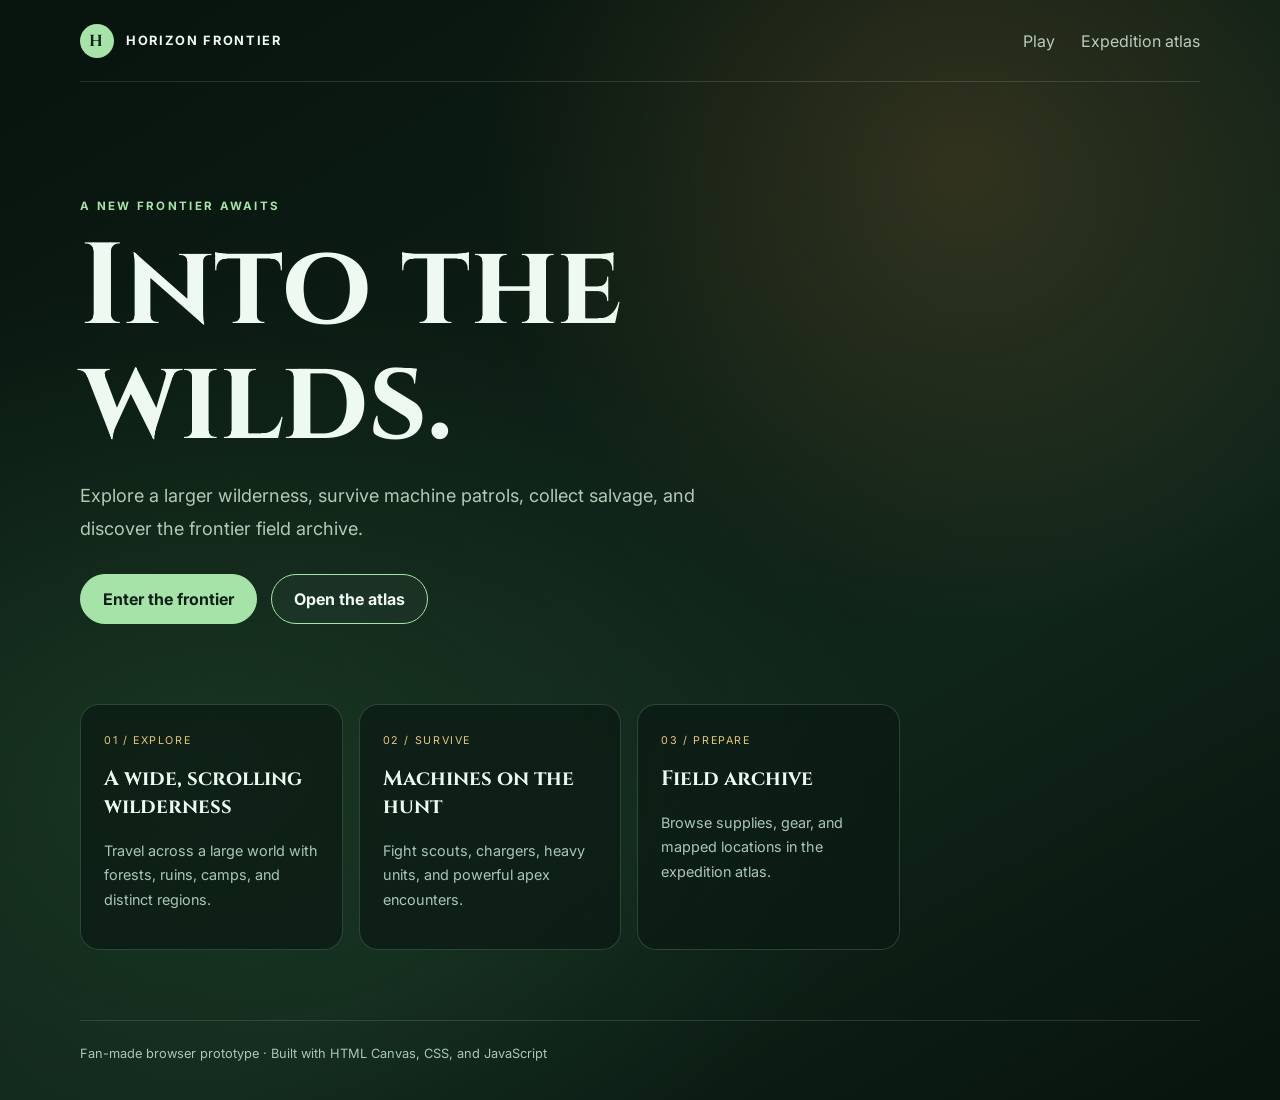
==== commit 74c50459: "Build a larger scrolling frontier game with biomes, bosses, weapons, and minimap" ====
--- a/index.html
+++ b/index.html
@@ -1,107 +1,17 @@
 <!DOCTYPE html>
 <html lang="en">
-  <head>
-    <meta charset="UTF-8" />
-    <meta name="viewport" content="width=device-width, initial-scale=1.0" />
-    <meta name="theme-color" content="#07130d" />
-    <meta name="description" content="Explore the frontier, study machine threats, and take on a playable survival mission." />
-    <title>Horizon Frontier — Machine Survival</title>
-    <link rel="preconnect" href="https://fonts.googleapis.com" />
-    <link rel="preconnect" href="https://fonts.gstatic.com" crossorigin />
-    <link href="https://fonts.googleapis.com/css2?family=Cinzel:wght@500;700&family=Inter:wght@400;500;600;700&display=swap" rel="stylesheet" />
-    <link rel="stylesheet" href="style.css" />
-  </head>
-  <body>
-    <div class="page-shell">
-      <header class="topbar">
-        <a class="brand" href="#top" aria-label="Horizon Frontier home">
-          <span class="brand-mark">H</span>
-          <span>Horizon Frontier</span>
-        </a>
-        <nav aria-label="Main navigation">
-          <a href="#world">World</a>
-          <a href="#machines">Machines</a>
-          <a href="#story">Story</a>
-          <a href="#missions">Missions</a>
-        </nav>
-        <a class="cta" href="#play">Join the expedition</a>
-      </header>
-
-      <main id="top">
-        <section class="hero">
-          <div class="hero-copy">
-            <p class="eyebrow">A new frontier awakens</p>
-            <h1>Survive the wilds.<br />Outsmart the giants.</h1>
-            <p class="lede">Explore a ruined world where ancient mysteries, hostile machines, and a living ecosystem collide.</p>
-            <div class="hero-actions">
-              <a class="primary" href="#play">Start mission</a>
-              <button class="ghost" id="trailer-button" type="button">Explore the frontier</button>
-            </div>
-            <ul class="stats" aria-label="Expedition statistics">
-              <li><strong>4</strong><span>Regions</span></li>
-              <li><strong>12</strong><span>Machine files</span></li>
-              <li><strong>∞</strong><span>Secrets</span></li>
-            </ul>
-          </div>
-          <div class="hero-visual" role="img" aria-label="A machine silhouette against a sunset over a wild valley">
-            <div class="sun-glow"></div>
-            <div class="landscape">
-              <div class="ridge ridge-one"></div><div class="ridge ridge-two"></div><div class="ridge ridge-three"></div>
-              <div class="machine silhouette"><div class="eye"></div></div>
-            </div>
-            <span class="visual-caption">THE FORBIDDEN WEST · 04:32 AM</span>
-          </div>
-        </section>
-
-        <section class="section-grid" id="world" aria-label="Explore the frontier">
-          <article class="info-card accent"><p class="label">World</p><h2>Open-world discovery</h2><p>Traverse majestic valleys, frozen peaks, and crimson ruins while tracking dynamic weather and hidden danger across every horizon.</p></article>
-          <article class="info-card"><p class="label">Combat</p><h2>Adaptive survival</h2><p>Craft gear, exploit elemental weaknesses, and learn the rhythm of each machine before it closes in.</p></article>
-          <article class="info-card"><p class="label">Story</p><h2>Ancient truths</h2><p>Uncover the origins of the machine era and the strange force that still shapes the fate of the wilderness.</p></article>
-        </section>
-
-        <section class="machines-section" id="machines">
-          <div class="section-heading"><div><p class="eyebrow">Threat database</p><h2>Machine field guide</h2></div><p class="section-note">Study your target before the hunt begins.</p></div>
-          <div class="machine-grid" id="machine-grid" aria-live="polite"></div>
-        </section>
-
-        <section class="story-panel" id="story">
-          <div class="story-copy"><p class="eyebrow">The call of the wild</p><h2>Every landmark hides a memory.</h2><p>The frontier is not empty. It is alive with mechanical creatures, forgotten civilizations, and a future still waiting to be understood.</p></div>
-          <div class="story-points">
-            <div><span>01</span><p>Track the movement of colossal predators.</p></div>
-            <div><span>02</span><p>Rescue outposts and secure supply chains.</p></div>
-            <div><span>03</span><p>Decide who deserves a future in the wild.</p></div>
-          </div>
-        </section>
-
-        <section class="play-section" id="play">
-          <div class="section-heading"><div><p class="eyebrow">Playable prototype</p><h2>Machine survival</h2></div><p class="section-note">A quick expedition into hostile territory.</p></div>
-          <div class="game-shell">
-            <div class="game-toolbar" aria-label="Mission status">
-              <div><span class="hud-label">Integrity</span><div class="health-track" role="progressbar" aria-label="Player integrity" aria-valuemin="0" aria-valuemax="100" aria-valuenow="100"><span id="health-fill"></span></div></div>
-              <div><span class="hud-label">Salvage</span><strong id="score-value">0000</strong></div>
-              <div><span class="hud-label">Wave</span><strong id="wave-value">01</strong></div>
-              <button class="pause-button" id="pause-button" type="button" aria-pressed="false">Pause</button>
-            </div>
-            <div class="arena-wrap">
-              <canvas id="game-canvas" width="900" height="500" aria-label="Machine survival game arena. Use WASD or arrow keys to move, aim with the pointer, and click or press Space to fire."></canvas>
-              <div class="game-overlay" id="game-overlay">
-                <p class="eyebrow" id="overlay-eyebrow">Frontier mission</p>
-                <h3 id="overlay-title">Enter the wilds</h3>
-                <p id="overlay-copy">Collect salvage and survive the machine patrols. Move with WASD or arrows, aim with your pointer, and fire with click or Space.</p>
-                <button class="primary" id="game-start" type="button">Start mission</button>
-              </div>
-            </div>
-            <div class="game-footer"><span><kbd>WASD</kbd> / <kbd>↑↓←→</kbd> move</span><span><kbd>Mouse</kbd> aim</span><span><kbd>Click</kbd> / <kbd>Space</kbd> fire</span><span><kbd>P</kbd> pause</span></div>
-          </div>
-        </section>
-
-        <section class="missions" id="missions">
-          <div class="section-heading"><div><p class="eyebrow">Objectives</p><h2>Current expedition</h2></div><p class="section-note">Four steps stand between you and the signal.</p></div>
-          <div class="mission-list" id="mission-list"></div>
-        </section>
-      </main>
-      <footer class="site-footer"><span>Horizon Frontier · Fan-made browser prototype</span><a href="#top">Back to top ↑</a></footer>
-    </div>
-    <script src="script.js"></script>
-  </body>
+<head>
+  <meta charset="UTF-8" />
+  <meta name="viewport" content="width=device-width, initial-scale=1" />
+  <meta name="theme-color" content="#07130d" />
+  <title>Horizon Frontier</title>
+  <link rel="stylesheet" href="portal.css" />
+</head>
+<body>
+  <main class="portal">
+    <header><a class="brand" href="index.html"><span>H</span> HORIZON FRONTIER</a><nav><a href="game.html">Play</a><a href="atlas.html">Expedition atlas</a></nav></header>
+    <section class="hero"><p class="eyebrow">A new frontier awaits</p><h1>Into the wilds.</h1><p>Explore a larger wilderness, survive machine patrols, collect salvage, and discover the frontier field archive.</p><div class="actions"><a class="button primary" href="game.html">Enter the frontier</a><a class="button secondary" href="atlas.html">Open the atlas</a></div><div class="features"><article><span>01 / EXPLORE</span><h2>A wide, scrolling wilderness</h2><p>Travel across a large world with forests, ruins, camps, and distinct regions.</p></article><article><span>02 / SURVIVE</span><h2>Machines on the hunt</h2><p>Fight scouts, chargers, heavy units, and powerful apex encounters.</p></article><article><span>03 / PREPARE</span><h2>Field archive</h2><p>Browse supplies, gear, and mapped locations in the expedition atlas.</p></article></div></section>
+    <footer>Fan-made browser prototype · Built with HTML Canvas, CSS, and JavaScript</footer>
+  </main>
+</body>
 </html>
--- a/portal.css
+++ b/portal.css
@@ -0,0 +1,2 @@
+@import url('https://fonts.googleapis.com/css2?family=Cinzel:wght@500;700&family=Inter:wght@400;500;600;700&display=swap');
+*{box-sizing:border-box}html{min-height:100%;background:#07130d}body{margin:0;min-height:100vh;color:#edf9f1;font-family:Inter,system-ui,sans-serif;background:radial-gradient(ellipse at 75% 15%,rgba(209,140,69,.19),transparent 35%),radial-gradient(ellipse at 15% 70%,rgba(70,140,85,.2),transparent 45%),linear-gradient(150deg,#07130d,#10251a 65%,#07130d)}a{color:inherit}.portal{width:min(1120px,calc(100% - 36px));margin:auto}header{height:82px;display:flex;align-items:center;justify-content:space-between;border-bottom:1px solid #ffffff20}.brand{text-decoration:none;letter-spacing:.13em;font-size:.8rem;font-weight:700;display:flex;align-items:center;gap:12px}.brand span{display:grid;place-items:center;width:34px;height:34px;border-radius:50%;background:#a6e3a8;color:#112015;font:700 1rem Cinzel,serif}.portal nav{display:flex;gap:26px}.portal nav a{text-decoration:none;color:#b9cbbd}.portal nav a:hover{color:#a6e3a8}.hero{padding:105px 0 70px;max-width:820px}.eyebrow{color:#a6e3a8;text-transform:uppercase;letter-spacing:.2em;font-size:.72rem;font-weight:700}.hero h1{font:700 clamp(3.4rem,9vw,7.2rem)/1 Cinzel,Georgia,serif;margin:18px 0}.hero>p:not(.eyebrow){max-width:640px;color:#b4c8b7;font-size:1.13rem;line-height:1.8}.actions{display:flex;gap:14px;flex-wrap:wrap;margin-top:30px}.button{padding:14px 22px;border-radius:999px;text-decoration:none;font-weight:700;border:1px solid #a6e3a8}.primary{background:#a6e3a8;color:#102017}.secondary{background:#ffffff08}.button:hover{transform:translateY(-2px);filter:brightness(1.1)}.features{display:grid;grid-template-columns:repeat(3,1fr);gap:16px;margin-top:80px}.features article{padding:23px;border:1px solid #a6e3a833;border-radius:19px;background:#0b1a13bd}.features span{font-size:.67rem;letter-spacing:.15em;color:#e8c879}.features h2{font:700 1.3rem Cinzel,Georgia,serif}.features p,footer{color:#a9c7b6;line-height:1.7}.features p{font-size:.9rem}.portal footer{border-top:1px solid #ffffff20;padding:22px 0 35px;font-size:.8rem}@media(max-width:650px){header{height:auto;min-height:76px;flex-wrap:wrap;padding:16px 0;gap:16px}.portal nav{gap:16px}.hero{padding-top:70px}.features{grid-template-columns:1fr;margin-top:52px}}
